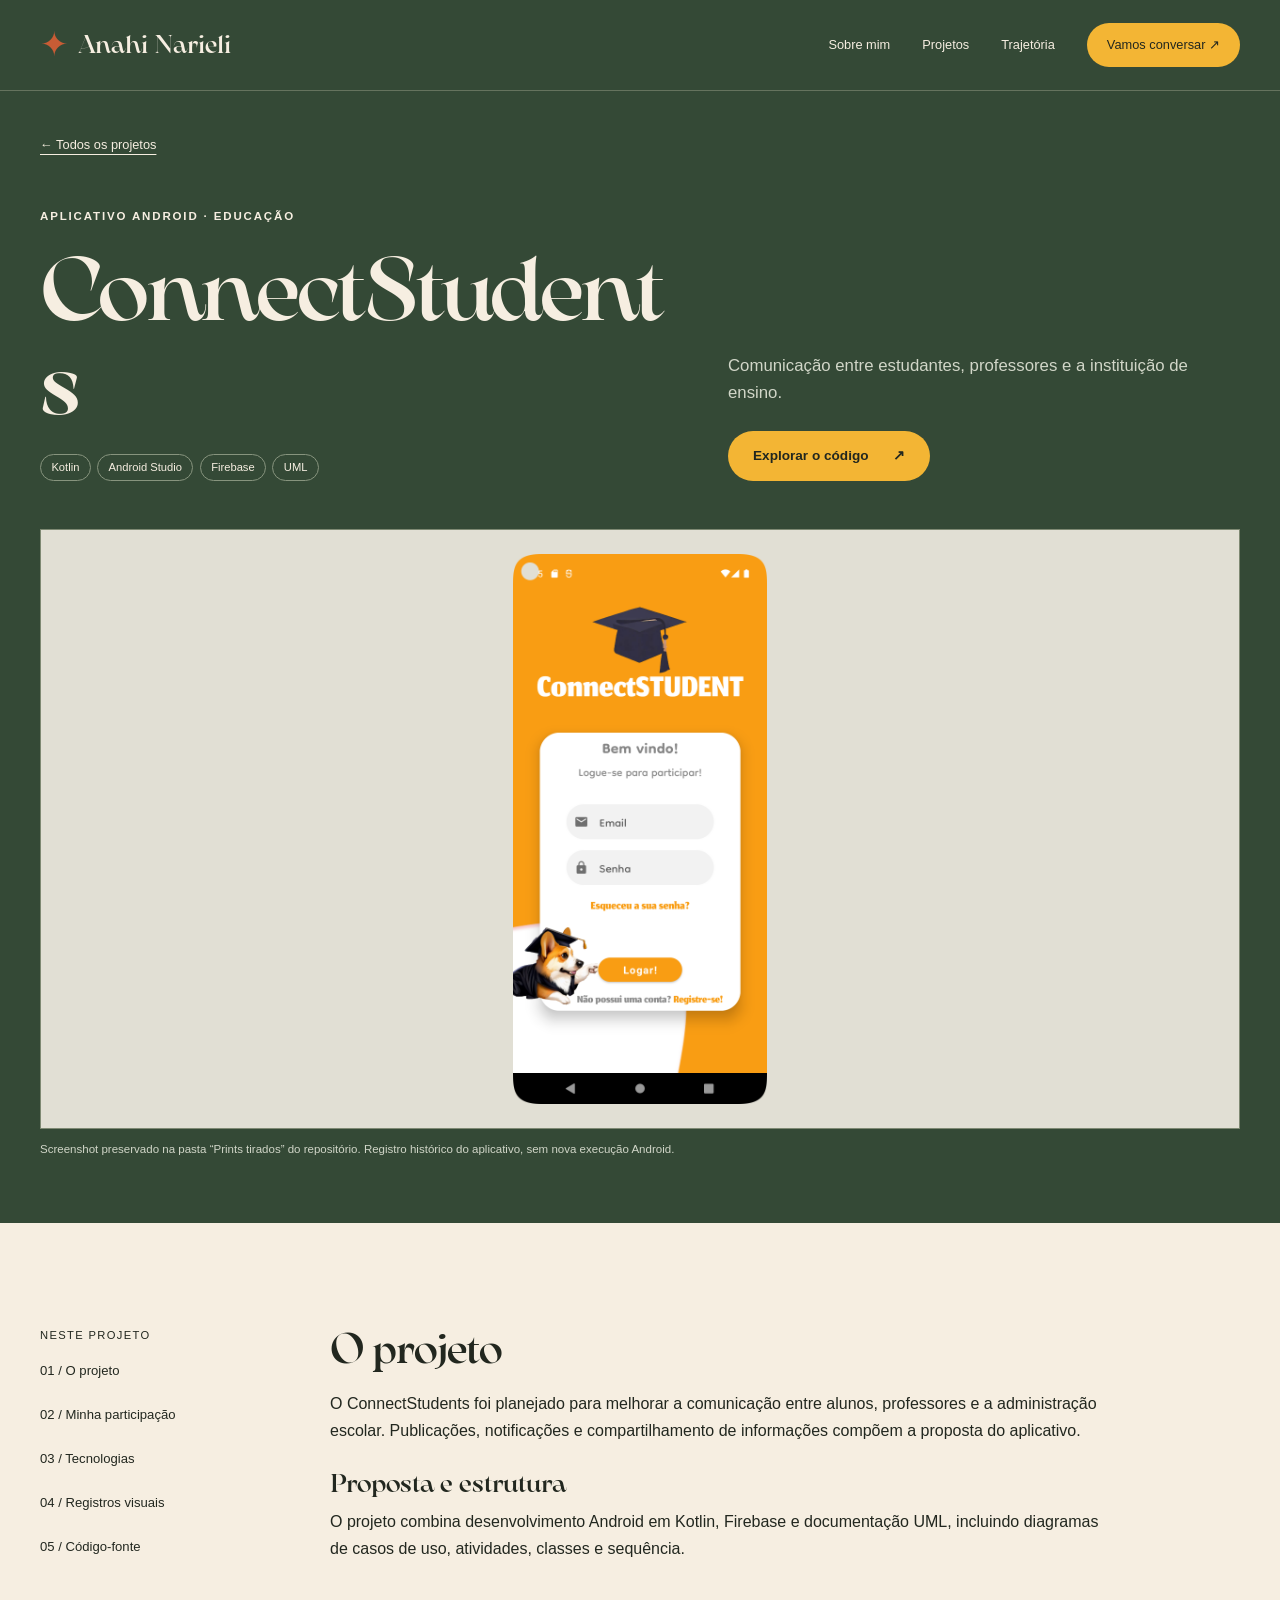
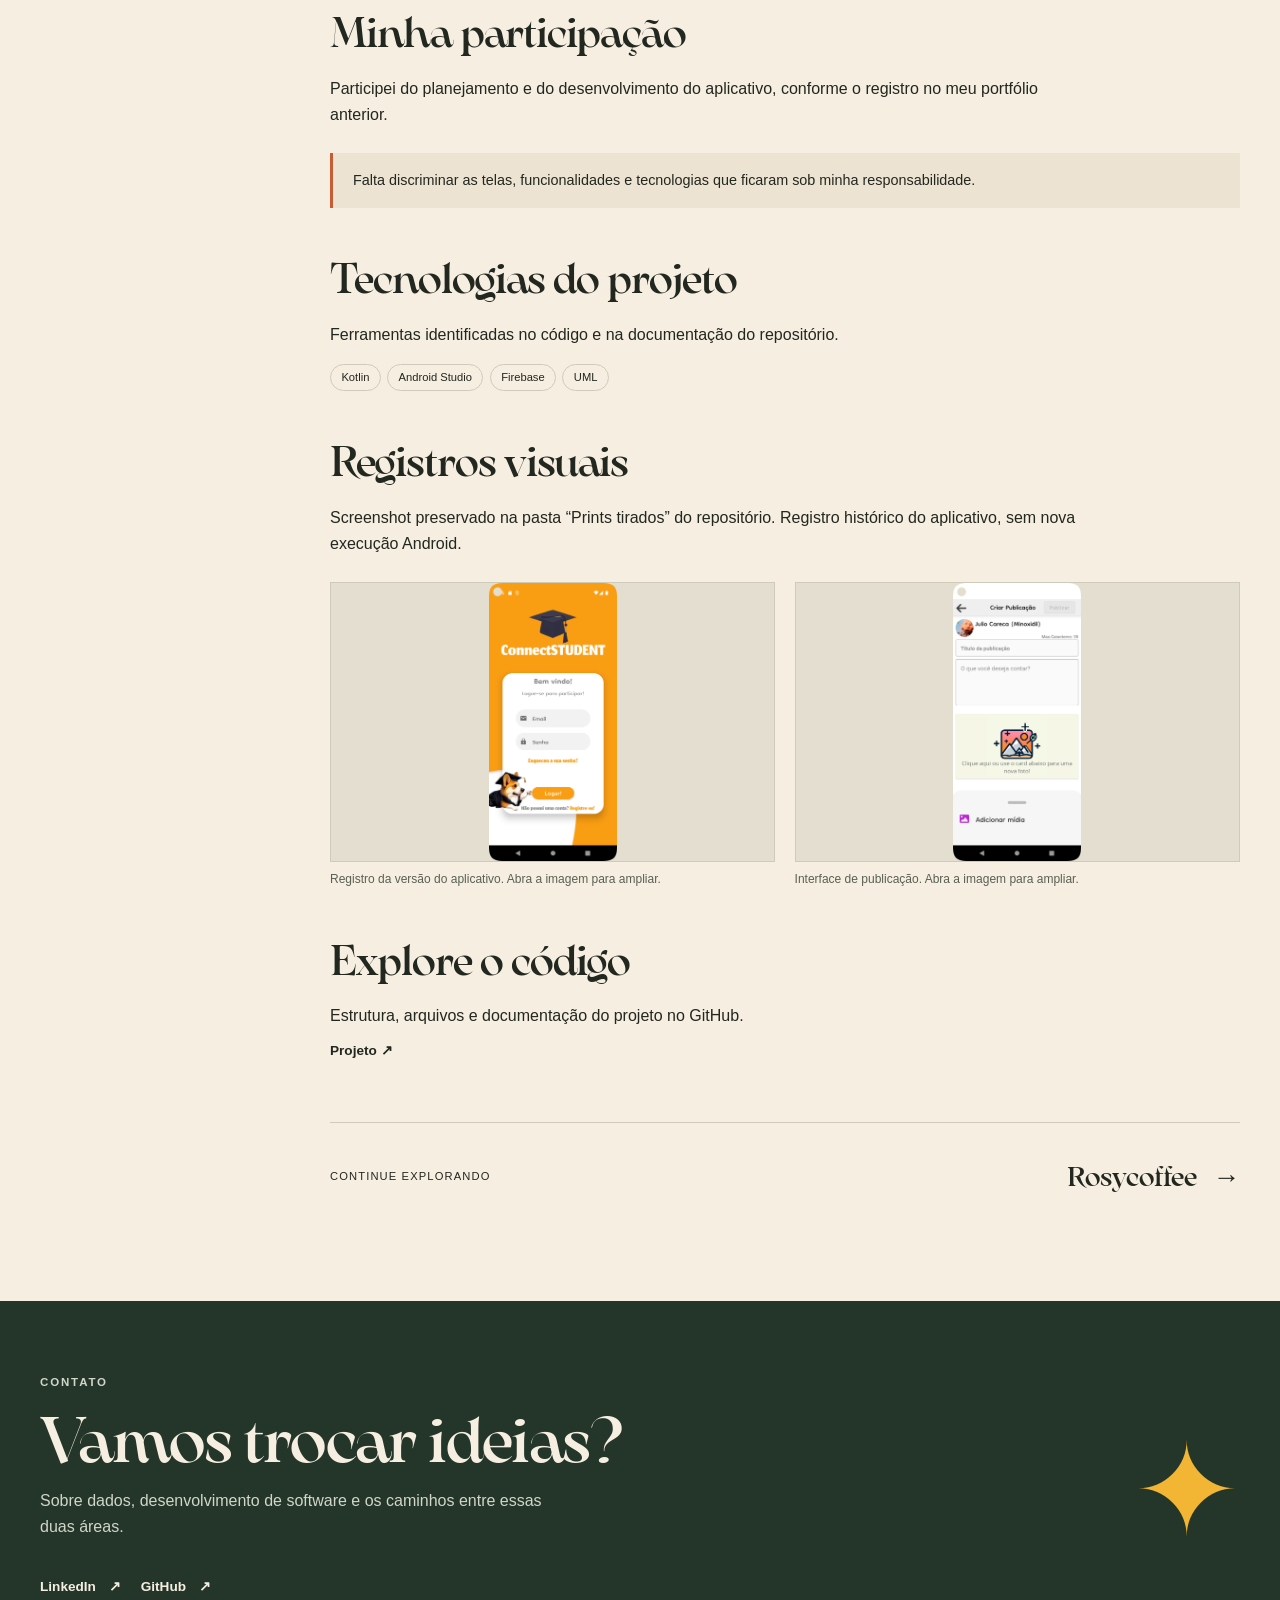
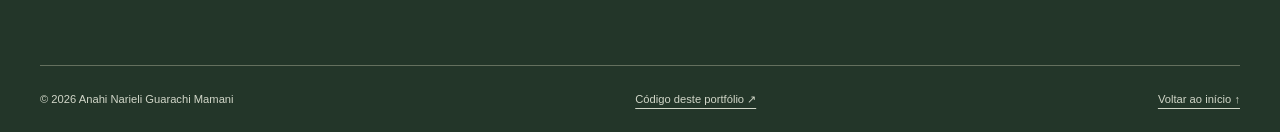
==== projetos/connectstudents.html @ ab37ab91 ":boom: feat: Remanejando portifolio!" ====
<!doctype html>
<html lang="pt-BR">
  <head>
    <meta charset="utf-8" />
    <meta name="viewport" content="width=device-width, initial-scale=1" />
    <meta name="theme-color" content="#344936" />
    <meta
      name="description"
      content="Comunicação entre estudantes, professores e a instituição de ensino."
    />
    <title>ConnectStudents · Anahi Narieli</title>
    <link rel="icon" href="../assets/images/favicon.svg" type="image/svg+xml" />
    <link rel="stylesheet" href="../css/variables.css" />
    <link rel="stylesheet" href="../css/base.css" />
    <link rel="stylesheet" href="../css/components.css" />
    <link rel="stylesheet" href="../css/project.css" />
    <link rel="stylesheet" href="../css/responsive.css" />
    <script src="../js/main.js" defer></script>
  </head>
  <body>
    <a class="skip-link" href="#conteudo">Pular para o conteúdo</a>
    <header class="site-header dark">
      <div class="container header-inner">
        <a
          class="brand"
          href="../index.html"
          aria-label="Anahi Narieli — página inicial"
          ><span class="star" aria-hidden="true">✦</span> Anahi Narieli</a
        ><button
          class="menu-toggle"
          type="button"
          aria-controls="site-nav"
          aria-expanded="false"
        >
          Menu +
        </button>
        <nav class="site-nav" id="site-nav" aria-label="Navegação principal">
          <a href="../index.html#sobre">Sobre mim</a
          ><a href="../index.html#projetos">Projetos</a
          ><a href="../index.html#trajetoria">Trajetória</a
          ><a class="nav-contact" href="#contato">Vamos conversar ↗</a>
        </nav>
      </div>
    </header>
    <main id="conteudo">
      <section class="case-hero dark">
        <div class="container">
          <a class="breadcrumb" href="../index.html#projetos"
            >← Todos os projetos</a
          >
          <div class="case-heading">
            <div>
              <p class="eyebrow">Aplicativo Android · Educação</p>
              <h1>ConnectStudents</h1>
              <ul class="tags">
                <li>Kotlin</li>
                <li>Android Studio</li>
                <li>Firebase</li>
                <li>UML</li>
              </ul>
            </div>
            <div>
              <p class="lead">
                Comunicação entre estudantes, professores e a instituição de
                ensino.
              </p>
              <div class="actions" style="margin-top: 1.5rem">
                <a class="button" href="https://github.com/AnahiMamani/Projeto"
                  >Explorar o código <span aria-hidden="true">↗</span></a
                >
              </div>
            </div>
          </div>
          <figure class="case-visual phone">
            <img
              src="../assets/projects/connectstudents-feed.png"
              alt="Registro da interface do ConnectStudents preservado no repositório do projeto."
              width="1440"
              height="960"
              fetchpriority="high"
            />
            <figcaption>
              Screenshot preservado na pasta “Prints tirados” do repositório.
              Registro histórico do aplicativo, sem nova execução Android.
            </figcaption>
          </figure>
        </div>
      </section>
      <div class="container section case-body">
        <aside class="case-index" aria-label="Nesta página">
          <p>Neste projeto</p>
          <a href="#contexto">01 / O projeto</a
          ><a href="#participacao">02 / Minha participação</a
          ><a href="#stack">03 / Tecnologias</a
          ><a href="#galeria">04 / Registros visuais</a
          ><a href="#codigo">05 / Código-fonte</a>
        </aside>
        <div class="case-copy">
          <section id="contexto">
            <h2>O projeto</h2>
            <p>
              O ConnectStudents foi planejado para melhorar a comunicação entre
              alunos, professores e a administração escolar. Publicações,
              notificações e compartilhamento de informações compõem a proposta
              do aplicativo.
            </p>
            <h3>Proposta e estrutura</h3>
            <p>
              O projeto combina desenvolvimento Android em Kotlin, Firebase e
              documentação UML, incluindo diagramas de casos de uso, atividades,
              classes e sequência.
            </p>
          </section>
          <section id="participacao">
            <h2>Minha participação</h2>
            <p>
              Participei do planejamento e do desenvolvimento do aplicativo,
              conforme o registro no meu portfólio anterior.
            </p>
            <div class="note">
              <p>
                Falta discriminar as telas, funcionalidades e tecnologias que
                ficaram sob minha responsabilidade.
              </p>
            </div>
          </section>
          <section id="stack">
            <h2>Tecnologias do projeto</h2>
            <p>
              Ferramentas identificadas no código e na documentação do
              repositório.
            </p>
            <ul class="tags">
              <li>Kotlin</li>
              <li>Android Studio</li>
              <li>Firebase</li>
              <li>UML</li>
            </ul>
          </section>
          <section id="galeria">
            <h2>Registros visuais</h2>
            <p>
              Screenshot preservado na pasta “Prints tirados” do repositório.
              Registro histórico do aplicativo, sem nova execução Android.
            </p>
            <div class="gallery">
              <figure>
                <a
                  href="../assets/projects/connectstudents-feed.png"
                  aria-label="Abrir imagem: Registro da versão do aplicativo"
                  ><img
                    src="../assets/projects/connectstudents-feed.png"
                    alt="Registro da versão do aplicativo — ConnectStudents"
                    loading="lazy"
                /></a>
                <figcaption>
                  Registro da versão do aplicativo. Abra a imagem para ampliar.
                </figcaption>
              </figure>
              <figure>
                <a
                  href="../assets/projects/connectstudents-publicar.png"
                  aria-label="Abrir imagem: Interface de publicação"
                  ><img
                    src="../assets/projects/connectstudents-publicar.png"
                    alt="Interface de publicação — ConnectStudents"
                    loading="lazy"
                /></a>
                <figcaption>
                  Interface de publicação. Abra a imagem para ampliar.
                </figcaption>
              </figure>
            </div>
          </section>
          <section id="codigo">
            <h2>Explore o código</h2>
            <p>Estrutura, arquivos e documentação do projeto no GitHub.</p>
            <a class="text-link" href="https://github.com/AnahiMamani/Projeto"
              >Projeto ↗</a
            >
          </section>
          <div class="next-project">
            <p>Continue explorando</p>
            <a href="rosycoffee.html"
              >Rosycoffee <span class="arrow" aria-hidden="true">→</span></a
            >
          </div>
        </div>
      </div>
    </main>
    <footer class="site-footer" id="contato">
      <div class="container">
        <div class="footer-top">
          <div>
            <p class="eyebrow">Contato</p>
            <h2>Vamos trocar ideias?</h2>
            <p>
              Sobre dados, desenvolvimento de software e os caminhos entre essas
              duas áreas.
            </p>
            <div class="footer-links">
              <a
                class="text-link"
                href="https://www.linkedin.com/in/anahinarieli/"
                >LinkedIn <span aria-hidden="true">↗</span></a
              ><a class="text-link" href="https://github.com/AnahiMamani"
                >GitHub <span aria-hidden="true">↗</span></a
              >
            </div>
          </div>
          <span class="footer-star" aria-hidden="true">✦</span>
        </div>
        <div class="footer-bottom">
          <span>© 2026 Anahi Narieli Guarachi Mamani</span
          ><a href="https://github.com/AnahiMamani/Portifolio"
            >Código deste portfólio ↗</a
          ><a href="#conteudo">Voltar ao início ↑</a>
        </div>
      </div>
    </footer>
  </body>
</html>
---- css/variables.css ----
@font-face {
  font-family: Arsenica;
  src: url("../assets/fonts/ArsenicaTrial-Medium.ttf") format("truetype");
  font-weight: 500;
  font-display: swap;
}
:root {
  --color-cream: #f6eee1;
  --color-paper: #fff9ee;
  --color-green: #344936;
  --color-green-dark: #233629;
  --color-orange: #c85c35;
  --color-yellow: #f3b534;
  --color-black: #22271f;
  --color-muted: #596052;
  --color-line: #cfcbbb;
  --font-display: Arsenica, Georgia, serif;
  --font-body: Arial, Helvetica, sans-serif;
  --space-section: clamp(4rem, 8vw, 7rem);
  --container: 1200px;
}
---- css/base.css ----
* {
  box-sizing: border-box;
}
html {
  scroll-behavior: smooth;
  scroll-padding-top: 2rem;
}
body {
  margin: 0;
  background: var(--color-cream);
  color: var(--color-black);
  font: 1rem/1.65 var(--font-body);
  -webkit-font-smoothing: antialiased;
}
h1,
h2,
h3,
p,
figure {
  margin: 0;
}
h1,
h2,
h3 {
  font-weight: 500;
  line-height: 1.1;
}
h1,
h2,
.display {
  font-family: var(--font-display);
}
h2 {
  font-size: clamp(2.6rem, 5vw, 4.3rem);
  letter-spacing: -0.025em;
}
h3 {
  font-size: 1.25rem;
}
p + p {
  margin-top: 1rem;
}
a {
  color: inherit;
  text-underline-offset: 5px;
}
button {
  font: inherit;
}
img {
  max-width: 100%;
  height: auto;
  display: block;
}
button,
a {
  -webkit-tap-highlight-color: transparent;
}
button {
  cursor: pointer;
}
a,
button {
  touch-action: manipulation;
}
button:focus-visible,
a:focus-visible,
summary:focus-visible {
  outline: 3px solid var(--color-orange);
  outline-offset: 5px;
}
.dark a:focus-visible,
.dark button:focus-visible {
  outline-color: var(--color-yellow);
}
::selection {
  background: var(--color-yellow);
  color: var(--color-black);
}
.container {
  width: min(var(--container), calc(100% - 3rem));
  margin-inline: auto;
}
.section {
  padding-block: var(--space-section);
}
.eyebrow {
  font-size: 0.72rem;
  letter-spacing: 0.16em;
  text-transform: uppercase;
  font-weight: 700;
}
.muted {
  color: var(--color-muted);
}
.dark {
  background: var(--color-green);
  color: var(--color-cream);
}
.dark .muted {
  color: #d1d6c8;
}
.star {
  color: var(--color-orange);
  font-size: 2.1rem;
  line-height: 1;
}
.skip-link {
  position: absolute;
  top: -100px;
  left: 1rem;
  z-index: 50;
  background: var(--color-yellow);
  color: var(--color-black);
  padding: 0.7rem 1rem;
}
.skip-link:focus {
  top: 1rem;
}
[hidden] {
  display: none !important;
}
ul {
  padding-left: 1.2rem;
}
li + li {
  margin-top: 0.5rem;
}
.section-heading {
  display: flex;
  justify-content: space-between;
  align-items: end;
  gap: 2rem;
  margin-bottom: 2.5rem;
}
.section-heading .eyebrow {
  margin-bottom: 1rem;
}
.section-heading > p {
  max-width: 330px;
  font-size: 0.95rem;
}
.text-link {
  font-size: 0.85rem;
  font-weight: 700;
  text-decoration: none;
  display: inline-flex;
  align-items: center;
  gap: 0.8rem;
  min-height: 44px;
}
.text-link:hover {
  text-decoration: underline;
}
.arrow {
  font-family: Arial, sans-serif;
}
.button {
  display: inline-flex;
  align-items: center;
  justify-content: center;
  gap: 1.5rem;
  min-height: 48px;
  padding: 0.8rem 1.5rem;
  border: 1px solid transparent;
  border-radius: 99px;
  background: var(--color-yellow);
  color: var(--color-black);
  text-decoration: none;
  font-size: 0.85rem;
  font-weight: 700;
  transition:
    background 0.2s,
    transform 0.2s;
}
.button:hover {
  background: #ffca59;
  transform: translateY(-2px);
}
.button.secondary {
  background: transparent;
  border-color: currentColor;
}
.button.secondary:hover {
  background: var(--color-paper);
  color: var(--color-black);
}
.actions {
  display: flex;
  align-items: center;
  gap: 1rem;
  flex-wrap: wrap;
}
.tags {
  list-style: none;
  display: flex;
  flex-wrap: wrap;
  gap: 0.4rem;
  padding: 0;
  margin: 1rem 0 0;
}
.tags li {
  margin: 0;
  padding: 0.25rem 0.65rem;
  border: 1px solid var(--color-line);
  border-radius: 99px;
  font-size: 0.7rem;
  line-height: 1.5;
}
.dark .tags li {
  border-color: #87947e;
}
.note {
  border-left: 3px solid var(--color-orange);
  padding: 1rem 1.25rem;
  background: #ede3d2;
  font-size: 0.9rem;
}
.note p + p {
  margin-top: 0.4rem;
}
@media (prefers-reduced-motion: reduce) {
  html {
    scroll-behavior: auto;
  }
  *,
  *::before,
  *::after {
    animation: none !important;
    transition: none !important;
  }
}
---- css/components.css ----
.site-header {
  border-bottom: 1px solid #65735e;
}
.header-inner {
  min-height: 90px;
  display: flex;
  align-items: center;
  justify-content: space-between;
  gap: 1rem;
}
.brand {
  display: inline-flex;
  align-items: center;
  gap: 0.6rem;
  text-decoration: none;
  font-family: var(--font-display);
  font-size: 1.55rem;
  line-height: 1.1;
}
.site-nav {
  display: flex;
  align-items: center;
  gap: 2rem;
}
.site-nav > a {
  font-size: 0.8rem;
  text-decoration: none;
  min-height: 44px;
  display: inline-flex;
  align-items: center;
}
.site-nav > a:hover {
  text-decoration: underline;
}
.site-nav .nav-contact {
  background: var(--color-yellow);
  color: var(--color-black);
  padding: 0.25rem 1.25rem;
  border-radius: 99px;
}
.menu-toggle {
  display: none;
  border: 1px solid currentColor;
  background: transparent;
  color: inherit;
  min-height: 44px;
  padding: 0.4rem 0.9rem;
  border-radius: 99px;
}
.project-grid {
  display: grid;
  grid-template-columns: repeat(3, minmax(0, 1fr));
  gap: 2.5rem 1.5rem;
}
.project-card {
  min-width: 0;
}
.project-cover {
  display: block;
  position: relative;
  overflow: hidden;
  background: #d8dbcf;
  aspect-ratio: 4/3;
  border: 1px solid #c6c8ba;
  text-decoration: none;
}
.project-cover img {
  width: 100%;
  height: 100%;
  object-fit: cover;
  object-position: top;
  transition: transform 0.35s;
}
.project-cover:hover img {
  transform: scale(1.025);
}
.project-cover.phone {
  background: #c0c9b8;
  padding: 1rem;
}
.project-cover.phone img {
  object-fit: contain;
}
.project-cover .cover-label {
  position: absolute;
  left: 0.75rem;
  bottom: 0.75rem;
  font-size: 0.62rem;
  letter-spacing: 0.07em;
  text-transform: uppercase;
  background: var(--color-cream);
  color: var(--color-black);
  padding: 0.2rem 0.55rem;
}
.project-meta {
  margin-top: 1.1rem;
  font-size: 0.65rem;
  letter-spacing: 0.1em;
  text-transform: uppercase;
  color: var(--color-muted);
}
.project-card h3 {
  font-family: var(--font-display);
  font-size: 1.95rem;
  margin: 0.4rem 0 0.65rem;
  display: flex;
  align-items: start;
  justify-content: space-between;
  gap: 0.5rem;
}
.project-card h3 a {
  text-decoration: none;
}
.project-card h3 a:hover {
  text-decoration: underline;
}
.project-card h3 .arrow {
  font-size: 1.6rem;
}
.project-card > p:not(.project-meta) {
  font-size: 0.9rem;
  line-height: 1.6;
}
.project-card .text-link {
  margin-top: 0.9rem;
}
.cover-art {
  height: 100%;
  display: flex;
  flex-direction: column;
  align-items: center;
  justify-content: center;
  gap: 0.5rem;
  color: var(--color-cream);
  padding: 1.5rem;
  text-align: center;
  background: var(--color-green);
}
.cover-art strong {
  font: 2.6rem/1 var(--font-display);
}
.cover-art span {
  font-size: 0.65rem;
  text-transform: uppercase;
  letter-spacing: 0.12em;
}
.cover-art.pipeline {
  background: #dfab60;
  color: var(--color-black);
}
.pipeline-route {
  display: flex;
  align-items: center;
  gap: 0.4rem;
  margin-top: 1rem;
}
.pipeline-route i {
  font-style: normal;
  border: 1px solid currentColor;
  padding: 0.3rem;
  font-size: 0.65rem;
}
.filters {
  display: flex;
  flex-wrap: wrap;
  gap: 0.5rem;
  margin-bottom: 2rem;
}
.filters button {
  border: 1px solid var(--color-line);
  background: transparent;
  color: var(--color-black);
  border-radius: 99px;
  min-height: 44px;
  padding: 0.5rem 1.15rem;
  font-size: 0.8rem;
}
.filters button[aria-pressed="true"] {
  background: var(--color-green);
  color: var(--color-cream);
  border-color: var(--color-green);
}
.filter-status {
  font-size: 0.8rem;
  margin-bottom: 1rem;
  color: var(--color-muted);
}
.site-footer {
  background: var(--color-green-dark);
  color: var(--color-cream);
  padding: 4.5rem 0 1.5rem;
}
.footer-top {
  display: flex;
  justify-content: space-between;
  gap: 3rem;
  align-items: center;
  padding-bottom: 3.5rem;
}
.footer-top h2 {
  font-size: clamp(2.7rem, 5vw, 4.4rem);
  margin: 0.8rem 0;
}
.footer-top p {
  max-width: 520px;
  color: #d1d6c8;
}
.footer-links {
  display: flex;
  gap: 1.25rem;
  flex-wrap: wrap;
  margin-top: 1.5rem;
}
.footer-bottom {
  display: flex;
  justify-content: space-between;
  gap: 1rem;
  flex-wrap: wrap;
  border-top: 1px solid #64705e;
  padding-top: 1.5rem;
  font-size: 0.7rem;
  color: #d1d6c8;
}
.footer-star {
  font-size: 8rem;
  color: var(--color-yellow);
  line-height: 1;
}

.project-badges,
.case-badges {
  display: flex;
  flex-wrap: wrap;
  gap: 0.5rem;
  align-items: center;
  font-size: 0.7rem;
  margin-top: 1rem;
}
.status {
  background: #dbe3d0;
  color: #30402a;
  border-radius: 99px;
  padding: 0.2rem 0.6rem;
}
.status.in-progress {
  background: #f1d8ad;
  color: #63411c;
}
.project-card .card-role {
  font-weight: 600;
  color: #3c4934;
  margin-top: 0.75rem;
}
.other-projects {
  margin-top: 3.5rem;
  border-top: 1px solid var(--color-line);
  padding-top: 1.5rem;
}
.other-projects summary {
  cursor: pointer;
  min-height: 44px;
  font: 1.65rem var(--font-display);
}
.other-projects summary span {
  float: right;
}
.other-projects[open] summary span {
  transform: rotate(45deg);
}
.other-projects > p {
  margin: 1rem 0 2rem;
}
.greenhouse-cover {
  background: #344832;
  color: #f3efdf;
  height: 100%;
  padding: 1.5rem;
  display: flex;
  flex-direction: column;
  justify-content: center;
  align-items: center;
  text-align: center;
  gap: 0.75rem;
}
.greenhouse-cover strong {
  font: clamp(2rem, 3vw, 3.5rem) var(--font-display);
}
.greenhouse-cover > span {
  font-size: 0.7rem;
}
.greenhouse-cover .eyebrow {
  font-size: 0.55rem;
}
---- css/project.css ----
.case-hero {
  padding: 2rem 0 4rem;
}
.breadcrumb {
  font-size: 0.8rem;
  display: inline-flex;
  align-items: center;
  min-height: 44px;
  margin-bottom: 2.5rem;
}
.case-heading {
  display: grid;
  grid-template-columns: 1.25fr 1fr;
  align-items: end;
  gap: 3rem;
}
.case-heading h1 {
  font-size: clamp(3.3rem, 7vw, 6.6rem);
  overflow-wrap: anywhere;
  letter-spacing: -0.04em;
  line-height: 1.05;
  margin: 1rem 0;
}
.case-heading p.lead {
  font-size: 1.05rem;
  color: #d1d6c8;
}
.case-heading .tags {
  margin-top: 1.5rem;
}
.case-visual {
  margin-top: 3rem;
}
.case-visual img {
  width: 100%;
  max-height: 640px;
  object-fit: contain;
  background: #e1dfd4;
  border: 1px solid #7e8973;
}
.case-visual.phone img {
  max-height: 600px;
  padding: 1.5rem;
}
.case-visual figcaption {
  font-size: 0.72rem;
  color: #d1d6c8;
  margin-top: 0.7rem;
}
.case-visual .cover-art {
  min-height: 340px;
}
.case-body {
  display: grid;
  grid-template-columns: 210px minmax(0, 1fr);
  gap: 5rem;
}
.case-index {
  align-self: start;
  position: sticky;
  top: 2rem;
}
.case-index p {
  font-size: 0.7rem;
  text-transform: uppercase;
  letter-spacing: 0.12em;
  margin-bottom: 1rem;
}
.case-index a {
  display: block;
  min-height: 44px;
  font-size: 0.82rem;
  text-decoration: none;
}
.case-index a:hover {
  text-decoration: underline;
}
.case-copy section + section {
  margin-top: 3rem;
}
.case-copy h2 {
  font-size: 2.6rem;
  margin-bottom: 1.25rem;
}
.case-copy p {
  max-width: 770px;
}
.case-copy h3 {
  font: 1.6rem var(--font-display);
  margin: 1.5rem 0 0.7rem;
}
.case-copy .note {
  margin-top: 1.5rem;
}
.gallery {
  display: grid;
  grid-template-columns: repeat(2, minmax(0, 1fr));
  gap: 1.2rem;
  margin-top: 1.5rem;
}
.gallery figure {
  min-width: 0;
}
.gallery a {
  display: block;
  min-height: 44px;
}
.gallery img {
  width: 100%;
  height: 280px;
  object-fit: contain;
  background: #e3decf;
  border: 1px solid var(--color-line);
}
.gallery figcaption {
  font-size: 0.75rem;
  color: var(--color-muted);
  margin-top: 0.5rem;
}
.next-project {
  border-top: 1px solid var(--color-line);
  padding: 2rem 0 0;
  margin-top: 3rem;
  display: flex;
  justify-content: space-between;
  gap: 1.5rem;
  align-items: center;
}
.next-project p {
  font-size: 0.7rem;
  text-transform: uppercase;
  letter-spacing: 0.1em;
}
.next-project a {
  font: 1.7rem var(--font-display);
  min-height: 44px;
  display: inline-flex;
  align-items: center;
  gap: 1rem;
  text-decoration: none;
}
.next-project a:hover {
  text-decoration: underline;
}

.case-badges span {
  border: 1px solid #86917b;
  padding: 0.35rem 0.7rem;
  border-radius: 99px;
}
.case-actions {
  margin-top: 1.5rem;
}
.case-visual .greenhouse-cover {
  min-height: 380px;
  border: 1px solid #86917b;
}
.role-eyebrow {
  margin-bottom: 0.75rem;
}
.contribution-list {
  padding-left: 1.2rem;
}
.contribution-list li + li {
  margin-top: 0.65rem;
}
.stack-split {
  display: grid;
  grid-template-columns: repeat(2, minmax(0, 1fr));
  gap: 1.5rem;
}
.gallery-credit {
  font-size: 0.8rem;
  margin-top: 1.5rem;
}
.repo-list {
  list-style: none;
  padding: 0;
}
.repo-list li + li {
  margin-top: 0.65rem;
}
.image-viewer {
  width: min(1100px, calc(100% - 2rem));
  max-height: 94dvh;
  border: 1px solid var(--color-line);
  padding: 1rem;
  background: var(--color-cream);
  color: var(--color-black);
  margin: auto;
}
.image-viewer::backdrop {
  background: #142015e8;
}
.image-viewer[open] {
  display: flex;
  flex-direction: column;
  gap: 0.7rem;
}
.viewer-toolbar,
.viewer-navigation {
  display: flex;
  align-items: center;
  justify-content: space-between;
  gap: 0.6rem;
}
.viewer-toolbar h2 {
  font-size: 1.25rem;
}
.image-viewer button {
  min-height: 44px;
  padding: 0.5rem 0.75rem;
  background: transparent;
  color: inherit;
  border: 1px solid var(--color-line);
  border-radius: 99px;
  font-size: 0.8rem;
}
.viewer-image {
  width: 100%;
  height: 60dvh;
  min-height: 0;
  object-fit: contain;
}
.viewer-caption {
  font-size: 0.8rem;
  margin: 0;
}
.viewer-counter {
  font-size: 0.8rem;
  white-space: nowrap;
}
@media (max-width: 540px) {
  .stack-split {
    grid-template-columns: 1fr;
    gap: 0.25rem;
  }
  .case-visual .greenhouse-cover {
    min-height: 260px;
  }
  .viewer-toolbar h2 {
    font-size: 1.1rem;
  }
}
.dark .button.secondary {
  color: var(--color-cream);
}
.dark .button.secondary:hover {
  color: var(--color-black);
}
---- css/responsive.css ----
@media (min-width: 1600px) {
  :root {
    --container: 1320px;
  }
}
@media (max-width: 1100px) {
  .hero-grid {
    gap: 2rem;
  }
  .project-grid {
    grid-template-columns: repeat(2, minmax(0, 1fr));
  }
  .portrait {
    height: 390px;
  }
  .about-grid,
  .trajectory-grid,
  .learning-grid {
    gap: 3rem;
  }
  .case-body {
    gap: 3rem;
    grid-template-columns: 165px minmax(0, 1fr);
  }
  .skills-grid {
    grid-template-columns: repeat(2, minmax(0, 1fr));
  }
  .skill-group:nth-child(3) {
    border-left: 0;
    padding-left: 0;
  }
  .skill-group:nth-child(n + 3) {
    margin-top: 1.5rem;
    border-top: 1px solid var(--color-line);
  }
}
@media (max-width: 760px) {
  .container {
    width: calc(100% - 2rem);
  }
  .header-inner {
    min-height: 78px;
    flex-wrap: wrap;
    padding-block: 1rem;
  }
  .brand {
    font-size: 1.35rem;
  }
  .js .menu-toggle {
    display: block;
  }
  .site-nav {
    width: 100%;
    justify-content: space-between;
    gap: 0.5rem;
    flex-wrap: wrap;
  }
  .js .site-nav {
    display: none;
  }
  .js .site-nav.is-open {
    display: flex;
  }
  .site-nav > a {
    font-size: 0.75rem;
  }
  .hero {
    padding-top: 2rem;
  }
  .hero-topline {
    align-items: start;
  }
  .hero-topline .eyebrow {
    font-size: 0.58rem;
    max-width: 175px;
  }
  .hero-topline span:last-child {
    font-size: 0.6rem;
    max-width: 85px;
    text-align: right;
  }
  .hero-title {
    font-size: clamp(3.2rem, 12.3vw, 5.9rem);
    margin-top: 1.6rem;
    letter-spacing: -0.05em;
  }
  .hero-grid {
    grid-template-columns: 1fr;
    gap: 1.5rem;
    margin-top: 1rem;
  }
  .portrait-wrap {
    max-width: 430px;
    width: 90%;
    margin: 0 auto;
  }
  .portrait {
    height: 360px;
  }
  .hero-copy {
    padding: 1rem 0 0.5rem;
  }
  .hero-copy .small-name {
    font-size: 1.8rem;
    max-width: 450px;
  }
  .hero-copy .intro {
    font-size: 1rem;
    max-width: 600px;
  }
  .hero-social {
    margin-top: 1rem;
  }
  .hero-ribbon {
    margin-top: 2.5rem;
  }
  .ribbon-inner {
    justify-content: center;
    gap: 0.8rem;
    font-size: 0.53rem;
    letter-spacing: 0.08em;
  }
  .ribbon-inner .star {
    font-size: 1rem;
  }
  .ribbon-inner .ribbon-last {
    display: none;
  }
  .about-grid,
  .trajectory-grid,
  .learning-grid {
    grid-template-columns: 1fr;
    gap: 2rem;
  }
  .about-body > p {
    font-size: 1rem;
  }
  .section-heading {
    display: block;
  }
  .section-heading > p {
    margin-top: 1.3rem;
    max-width: 450px;
  }
  .project-grid {
    gap: 2rem 1rem;
  }
  .project-card h3 {
    font-size: 1.7rem;
  }
  .project-card > p:not(.project-meta) {
    font-size: 0.85rem;
  }
  .footer-top {
    gap: 1rem;
  }
  .footer-star {
    font-size: 4.5rem;
  }
  .footer-top h2 {
    font-size: 2.8rem;
  }
  .case-heading {
    grid-template-columns: 1fr;
    gap: 1rem;
  }
  .case-heading h1 {
    font-size: clamp(3rem, 11vw, 5rem);
  }
  .case-heading .lead {
    font-size: 1rem;
  }
  .case-hero {
    padding-bottom: 3rem;
  }
  .case-body {
    grid-template-columns: 1fr;
    gap: 2rem;
  }
  .case-index {
    position: static;
    display: flex;
    gap: 1rem;
    flex-wrap: wrap;
    border-bottom: 1px solid var(--color-line);
  }
  .case-index p {
    width: 100%;
    margin: 0;
  }
  .case-index a {
    font-size: 0.7rem;
  }
  .case-copy h2 {
    font-size: 2.2rem;
  }
  .case-visual {
    margin-top: 2rem;
  }
  .gallery img {
    height: 200px;
  }
}
@media (max-width: 540px) {
  .project-grid {
    grid-template-columns: 1fr;
  }
  .project-card h3 {
    font-size: 2rem;
  }
  .project-card > p:not(.project-meta) {
    font-size: 0.9rem;
  }
  .skills-grid {
    grid-template-columns: 1fr;
  }
  .skill-group + .skill-group {
    padding: 1.5rem 0 0;
    margin-top: 1.5rem;
    border-left: 0;
    border-top: 1px solid var(--color-line);
  }
  .about-bottom {
    gap: 1rem;
  }
  .about-bottom p {
    font-size: 0.8rem;
  }
  .footer-top {
    align-items: start;
  }
  .footer-star {
    font-size: 3rem;
  }
  .footer-top h2 {
    font-size: 2.5rem;
  }
  .footer-top p {
    font-size: 0.9rem;
  }
  .photo-caption {
    font-size: 0.64rem;
    padding: 0.9rem;
  }
  .portrait {
    height: 340px;
  }
  .hero .actions {
    gap: 0.75rem;
  }
  .button {
    padding: 0.7rem 1.2rem;
    gap: 0.8rem;
    font-size: 0.8rem;
  }
  .gallery {
    grid-template-columns: 1fr;
  }
  .gallery img {
    height: auto;
    max-height: 520px;
  }
  .next-project {
    align-items: start;
    flex-direction: column;
  }
  .case-visual .cover-art {
    min-height: 250px;
  }
  .filters {
    gap: 0.4rem;
  }
  .filters button {
    font-size: 0.75rem;
    padding: 0.4rem 0.85rem;
  }
}
@media print {
  .site-header,
  .site-footer,
  .filters,
  .case-index,
  .skip-link {
    display: none;
  }
  .dark {
    background: white;
    color: black;
  }
  .dark .muted,
  .case-heading p.lead {
    color: black;
  }
  .hero-title {
    font-size: 4rem;
  }
  .section {
    padding-block: 2rem;
  }
  .project-card {
    break-inside: avoid;
  }
  a {
    text-decoration: underline;
  }
}
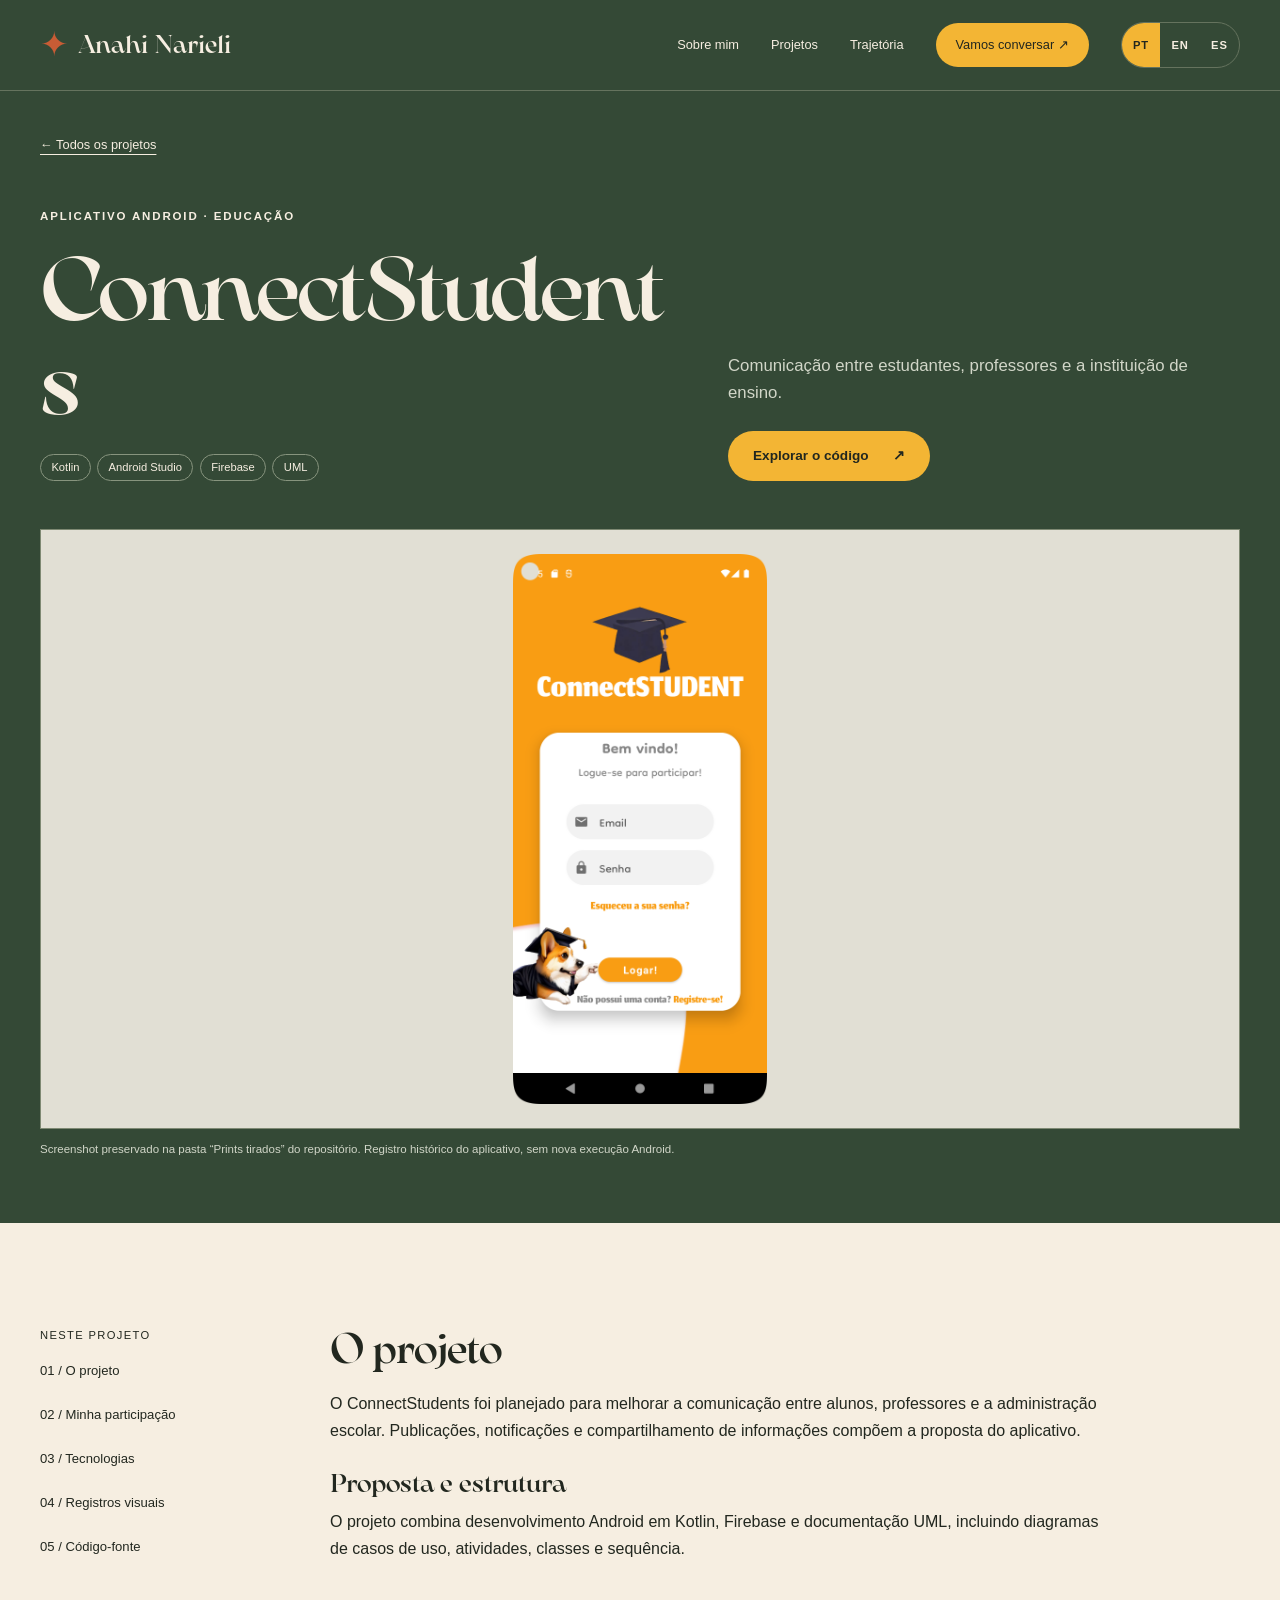
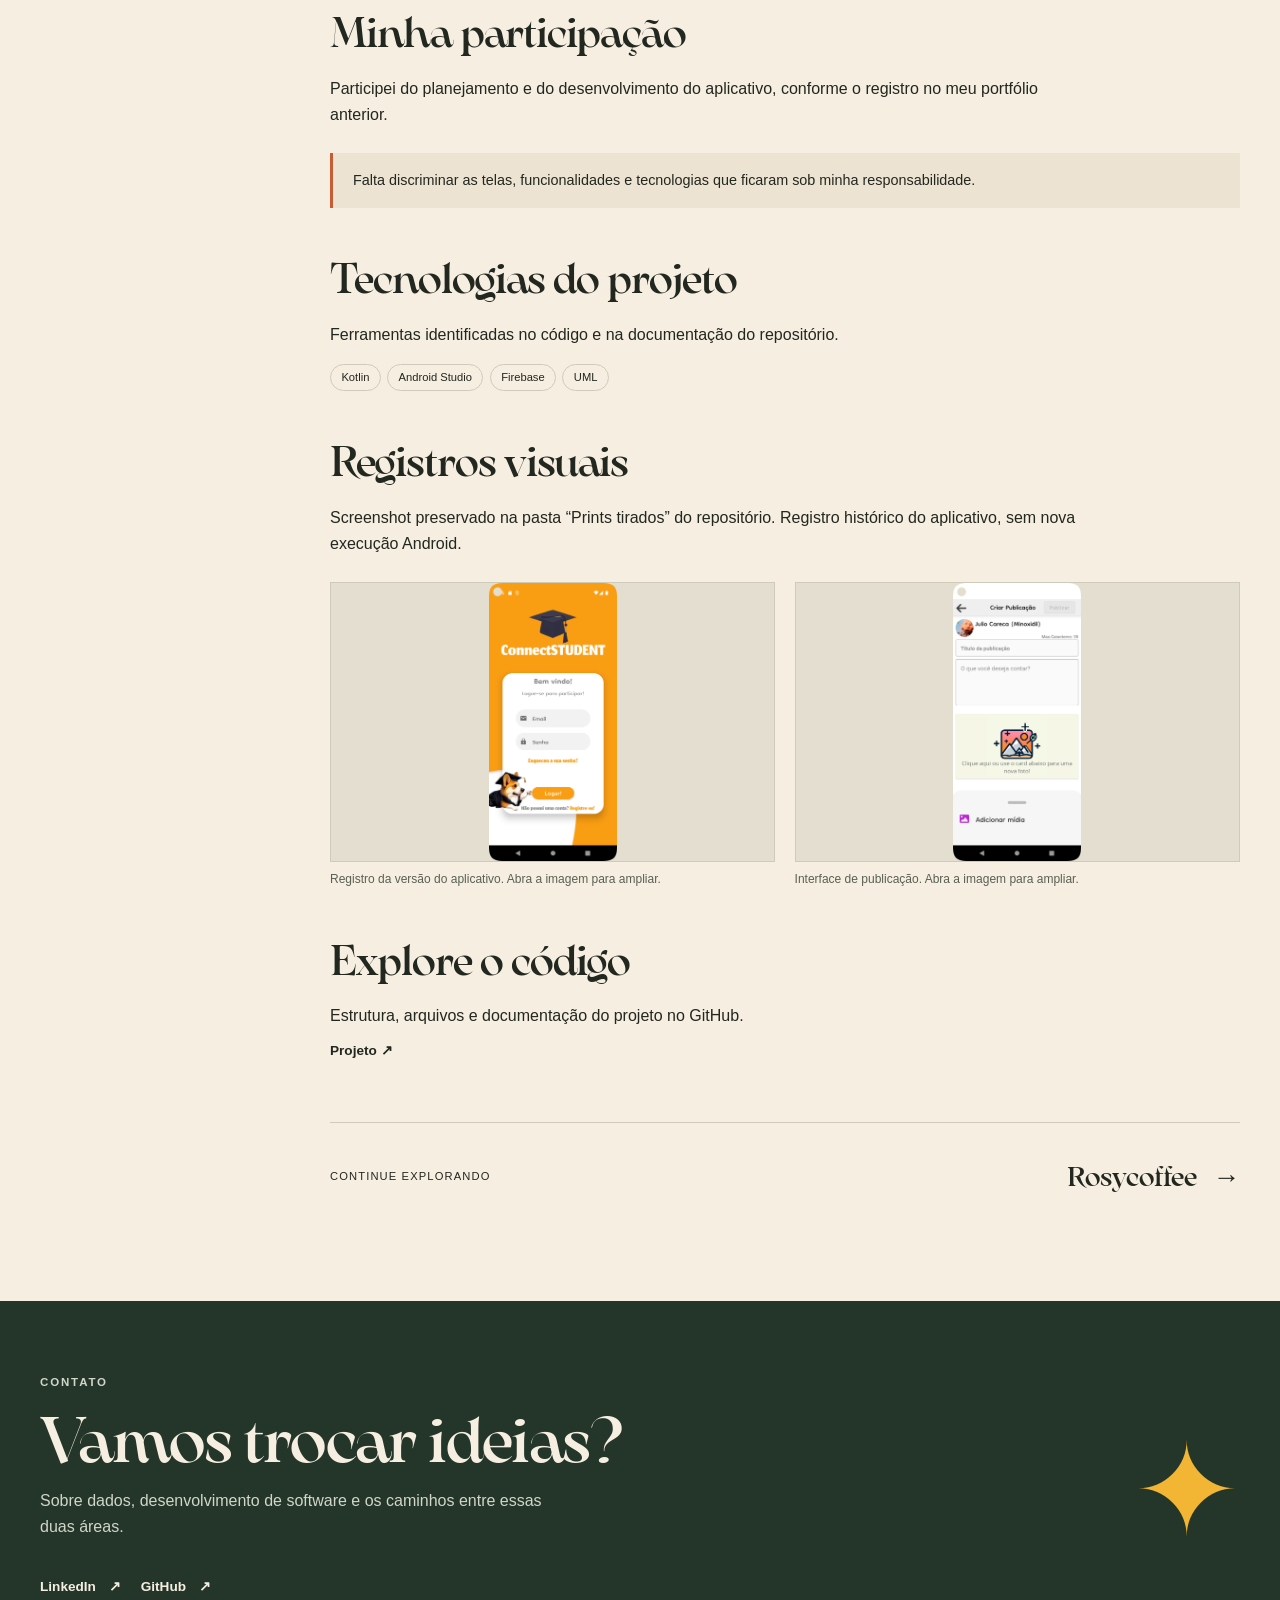
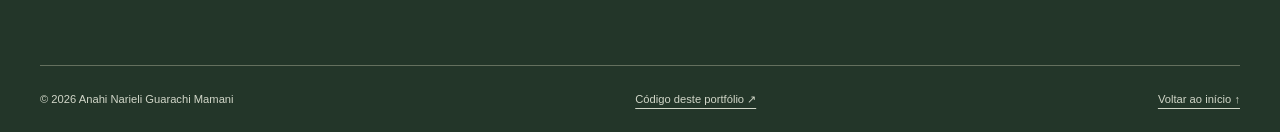
==== commit 3c5389fe: "feat: atusalização" ====
--- a/projetos/connectstudents.html
+++ b/projetos/connectstudents.html
@@ -7,6 +7,8 @@
     <meta
       name="description"
       content="Comunicação entre estudantes, professores e a instituição de ensino."
+    
+      data-i18n-content="cs.meta.description"
     />
     <title>ConnectStudents · Anahi Narieli</title>
     <link rel="icon" href="../assets/images/favicon.svg" type="image/svg+xml" />
@@ -15,16 +17,17 @@
     <link rel="stylesheet" href="../css/components.css" />
     <link rel="stylesheet" href="../css/project.css" />
     <link rel="stylesheet" href="../css/responsive.css" />
+    <script src="../js/i18n.js" defer></script>
     <script src="../js/main.js" defer></script>
   </head>
   <body>
-    <a class="skip-link" href="#conteudo">Pular para o conteúdo</a>
+    <a class="skip-link" href="#conteudo" data-i18n="nav.skip">Pular para o conteúdo</a>
     <header class="site-header dark">
       <div class="container header-inner">
         <a
           class="brand"
           href="../index.html"
-          aria-label="Anahi Narieli — página inicial"
+          aria-label="Anahi Narieli — página inicial" data-i18n-aria="nav.brand-aria"
           ><span class="star" aria-hidden="true">✦</span> Anahi Narieli</a
         ><button
           class="menu-toggle"
@@ -34,11 +37,9 @@
         >
           Menu +
         </button>
-        <nav class="site-nav" id="site-nav" aria-label="Navegação principal">
-          <a href="../index.html#sobre">Sobre mim</a
-          ><a href="../index.html#projetos">Projetos</a
-          ><a href="../index.html#trajetoria">Trajetória</a
-          ><a class="nav-contact" href="#contato">Vamos conversar ↗</a>
+        <nav class="site-nav" id="site-nav" aria-label="Navegação principal" data-i18n-aria="nav.main">
+          <a href="../index.html#sobre" data-i18n="nav.about">Sobre mim</a><a href="../index.html#projetos" data-i18n="nav.projects">Projetos</a><a href="../index.html#trajetoria" data-i18n="nav.trajectory">Trajetória</a><a class="nav-contact" href="#contato" data-i18n="nav.contact">Vamos conversar ↗</a>
+        <span class="lang-switch" role="group" aria-label="Idioma" data-i18n-aria="nav.lang"><button type="button" data-lang="pt" aria-pressed="true">PT</button><button type="button" data-lang="en" aria-pressed="false">EN</button><button type="button" data-lang="es" aria-pressed="false">ES</button></span>
         </nav>
       </div>
     </header>
@@ -46,11 +47,10 @@
       <section class="case-hero dark">
         <div class="container">
           <a class="breadcrumb" href="../index.html#projetos"
-            >← Todos os projetos</a
-          >
+             data-i18n="case.back">← Todos os projetos</a>
           <div class="case-heading">
             <div>
-              <p class="eyebrow">Aplicativo Android · Educação</p>
+              <p class="eyebrow" data-i18n="cs.t1">Aplicativo Android · Educação</p>
               <h1>ConnectStudents</h1>
               <ul class="tags">
                 <li>Kotlin</li>
@@ -60,26 +60,25 @@
               </ul>
             </div>
             <div>
-              <p class="lead">
+              <p class="lead" data-i18n="cs.t2">
                 Comunicação entre estudantes, professores e a instituição de
                 ensino.
               </p>
               <div class="actions" style="margin-top: 1.5rem">
                 <a class="button" href="https://github.com/AnahiMamani/Projeto"
-                  >Explorar o código <span aria-hidden="true">↗</span></a
-                >
+                   data-i18n="case.code-btn">Explorar o código <span aria-hidden="true">↗</span></a>
               </div>
             </div>
           </div>
           <figure class="case-visual phone">
             <img
               src="../assets/projects/connectstudents-feed.png"
-              alt="Registro da interface do ConnectStudents preservado no repositório do projeto."
+              alt="Registro da interface do ConnectStudents preservado no repositório do projeto." data-i18n-alt="cs.cover-alt"
               width="1440"
               height="960"
               fetchpriority="high"
             />
-            <figcaption>
+            <figcaption data-i18n="cs.records-p">
               Screenshot preservado na pasta “Prints tirados” do repositório.
               Registro histórico do aplicativo, sem nova execução Android.
             </figcaption>
@@ -87,46 +86,46 @@
         </div>
       </section>
       <div class="container section case-body">
-        <aside class="case-index" aria-label="Nesta página">
-          <p>Neste projeto</p>
-          <a href="#contexto">01 / O projeto</a
-          ><a href="#participacao">02 / Minha participação</a
-          ><a href="#stack">03 / Tecnologias</a
-          ><a href="#galeria">04 / Registros visuais</a
-          ><a href="#codigo">05 / Código-fonte</a>
+        <aside class="case-index" aria-label="Nesta página" data-i18n-aria="case.index-aria">
+          <p data-i18n="case.index-title">Neste projeto</p>
+          <a href="#contexto" data-i18n="case.idx-project">01 / O projeto</a
+          ><a href="#participacao" data-i18n="case.idx-role">02 / Minha participação</a
+          ><a href="#stack" data-i18n="case.idx-stack">03 / Tecnologias</a
+          ><a href="#galeria" data-i18n="case.idx-gallery">04 / Registros visuais</a
+          ><a href="#codigo" data-i18n="case.idx-code">05 / Código-fonte</a>
         </aside>
         <div class="case-copy">
           <section id="contexto">
-            <h2>O projeto</h2>
-            <p>
+            <h2 data-i18n="case.the-project">O projeto</h2>
+            <p data-i18n="cs.t3">
               O ConnectStudents foi planejado para melhorar a comunicação entre
               alunos, professores e a administração escolar. Publicações,
               notificações e compartilhamento de informações compõem a proposta
               do aplicativo.
             </p>
-            <h3>Proposta e estrutura</h3>
-            <p>
+            <h3 data-i18n="case.structure">Proposta e estrutura</h3>
+            <p data-i18n="cs.t4">
               O projeto combina desenvolvimento Android em Kotlin, Firebase e
               documentação UML, incluindo diagramas de casos de uso, atividades,
               classes e sequência.
             </p>
           </section>
           <section id="participacao">
-            <h2>Minha participação</h2>
-            <p>
+            <h2 data-i18n="case.my-role">Minha participação</h2>
+            <p data-i18n="cs.t5">
               Participei do planejamento e do desenvolvimento do aplicativo,
               conforme o registro no meu portfólio anterior.
             </p>
             <div class="note">
-              <p>
+              <p data-i18n="cs.t6">
                 Falta discriminar as telas, funcionalidades e tecnologias que
                 ficaram sob minha responsabilidade.
               </p>
             </div>
           </section>
           <section id="stack">
-            <h2>Tecnologias do projeto</h2>
-            <p>
+            <h2 data-i18n="case.stack2">Tecnologias do projeto</h2>
+            <p data-i18n="case.stack2-p">
               Ferramentas identificadas no código e na documentação do
               repositório.
             </p>
@@ -138,8 +137,8 @@
             </ul>
           </section>
           <section id="galeria">
-            <h2>Registros visuais</h2>
-            <p>
+            <h2 data-i18n="case.records">Registros visuais</h2>
+            <p data-i18n="cs.records-p">
               Screenshot preservado na pasta “Prints tirados” do repositório.
               Registro histórico do aplicativo, sem nova execução Android.
             </p>
@@ -147,43 +146,40 @@
               <figure>
                 <a
                   href="../assets/projects/connectstudents-feed.png"
-                  aria-label="Abrir imagem: Registro da versão do aplicativo"
+                  aria-label="Abrir imagem: Registro da versão do aplicativo" data-i18n-aria="cs.open1"
                   ><img
                     src="../assets/projects/connectstudents-feed.png"
-                    alt="Registro da versão do aplicativo — ConnectStudents"
+                    alt="Registro da versão do aplicativo — ConnectStudents" data-i18n-alt="cs.alt1"
                     loading="lazy"
                 /></a>
-                <figcaption>
+                <figcaption data-i18n="cs.t7">
                   Registro da versão do aplicativo. Abra a imagem para ampliar.
                 </figcaption>
               </figure>
               <figure>
                 <a
                   href="../assets/projects/connectstudents-publicar.png"
-                  aria-label="Abrir imagem: Interface de publicação"
+                  aria-label="Abrir imagem: Interface de publicação" data-i18n-aria="cs.open2"
                   ><img
                     src="../assets/projects/connectstudents-publicar.png"
-                    alt="Interface de publicação — ConnectStudents"
+                    alt="Interface de publicação — ConnectStudents" data-i18n-alt="cs.alt2"
                     loading="lazy"
                 /></a>
-                <figcaption>
+                <figcaption data-i18n="cs.t8">
                   Interface de publicação. Abra a imagem para ampliar.
                 </figcaption>
               </figure>
             </div>
           </section>
           <section id="codigo">
-            <h2>Explore o código</h2>
-            <p>Estrutura, arquivos e documentação do projeto no GitHub.</p>
+            <h2 data-i18n="case.explore-code">Explore o código</h2>
+            <p data-i18n="case.repo-p">Estrutura, arquivos e documentação do projeto no GitHub.</p>
             <a class="text-link" href="https://github.com/AnahiMamani/Projeto"
-              >Projeto ↗</a
-            >
+               data-i18n="case.repo">Projeto ↗</a>
           </section>
           <div class="next-project">
-            <p>Continue explorando</p>
-            <a href="rosycoffee.html"
-              >Rosycoffee <span class="arrow" aria-hidden="true">→</span></a
-            >
+            <p data-i18n="case.next">Continue explorando</p>
+            <a href="rosycoffee.html">Rosycoffee <span class="arrow" aria-hidden="true">→</span></a>
           </div>
         </div>
       </div>
@@ -192,9 +188,9 @@
       <div class="container">
         <div class="footer-top">
           <div>
-            <p class="eyebrow">Contato</p>
-            <h2>Vamos trocar ideias?</h2>
-            <p>
+            <p class="eyebrow" data-i18n="footer.eyebrow">Contato</p>
+            <h2 data-i18n="footer.title">Vamos trocar ideias?</h2>
+            <p data-i18n="footer.p">
               Sobre dados, desenvolvimento de software e os caminhos entre essas
               duas áreas.
             </p>
@@ -213,8 +209,7 @@
         <div class="footer-bottom">
           <span>© 2026 Anahi Narieli Guarachi Mamani</span
           ><a href="https://github.com/AnahiMamani/Portifolio"
-            >Código deste portfólio ↗</a
-          ><a href="#conteudo">Voltar ao início ↑</a>
+             data-i18n="footer.code">Código deste portfólio ↗</a><a href="#conteudo" data-i18n="footer.top">Voltar ao início ↑</a>
         </div>
       </div>
     </footer>
--- a/css/components.css
+++ b/css/components.css
@@ -37,6 +37,27 @@
   color: var(--color-black);
   padding: 0.25rem 1.25rem;
   border-radius: 99px;
+}
+.lang-switch {
+  display: inline-flex;
+  align-items: center;
+  border: 1px solid #65735e;
+  border-radius: 99px;
+  overflow: hidden;
+}
+.lang-switch button {
+  border: 0;
+  background: transparent;
+  color: inherit;
+  min-height: 44px;
+  padding: 0.3rem 0.7rem;
+  font-size: 0.7rem;
+  font-weight: 700;
+  letter-spacing: 0.08em;
+}
+.lang-switch button[aria-pressed="true"] {
+  background: var(--color-yellow);
+  color: var(--color-black);
 }
 .menu-toggle {
   display: none;
--- a/css/responsive.css
+++ b/css/responsive.css
@@ -64,6 +64,11 @@
   .site-nav > a {
     font-size: 0.75rem;
   }
+  .lang-switch button {
+    min-height: 40px;
+    padding: 0.3rem 0.6rem;
+    font-size: 0.65rem;
+  }
   .hero {
     padding-top: 2rem;
   }
@@ -113,6 +118,32 @@
   }
   .hero-ribbon {
     margin-top: 2.5rem;
+  }
+  .hero-words {
+    margin-top: 1.25rem;
+    font-size: clamp(2.6rem, 11vw, 4.5rem);
+  }
+  .scroll-badge {
+    left: 1rem;
+  }
+  .scroll-circle {
+    width: 56px;
+    height: 56px;
+    font-size: 1.3rem;
+  }
+  .scroll-text {
+    display: none;
+  }
+  .pill-top {
+    right: 0.5rem;
+  }
+  .pill-bottom {
+    left: 0.5rem;
+  }
+  .section-word {
+    top: 0.4rem;
+    right: 0.5rem;
+    font-size: clamp(3rem, 13vw, 5rem);
   }
   .ribbon-inner {
     justify-content: center;
